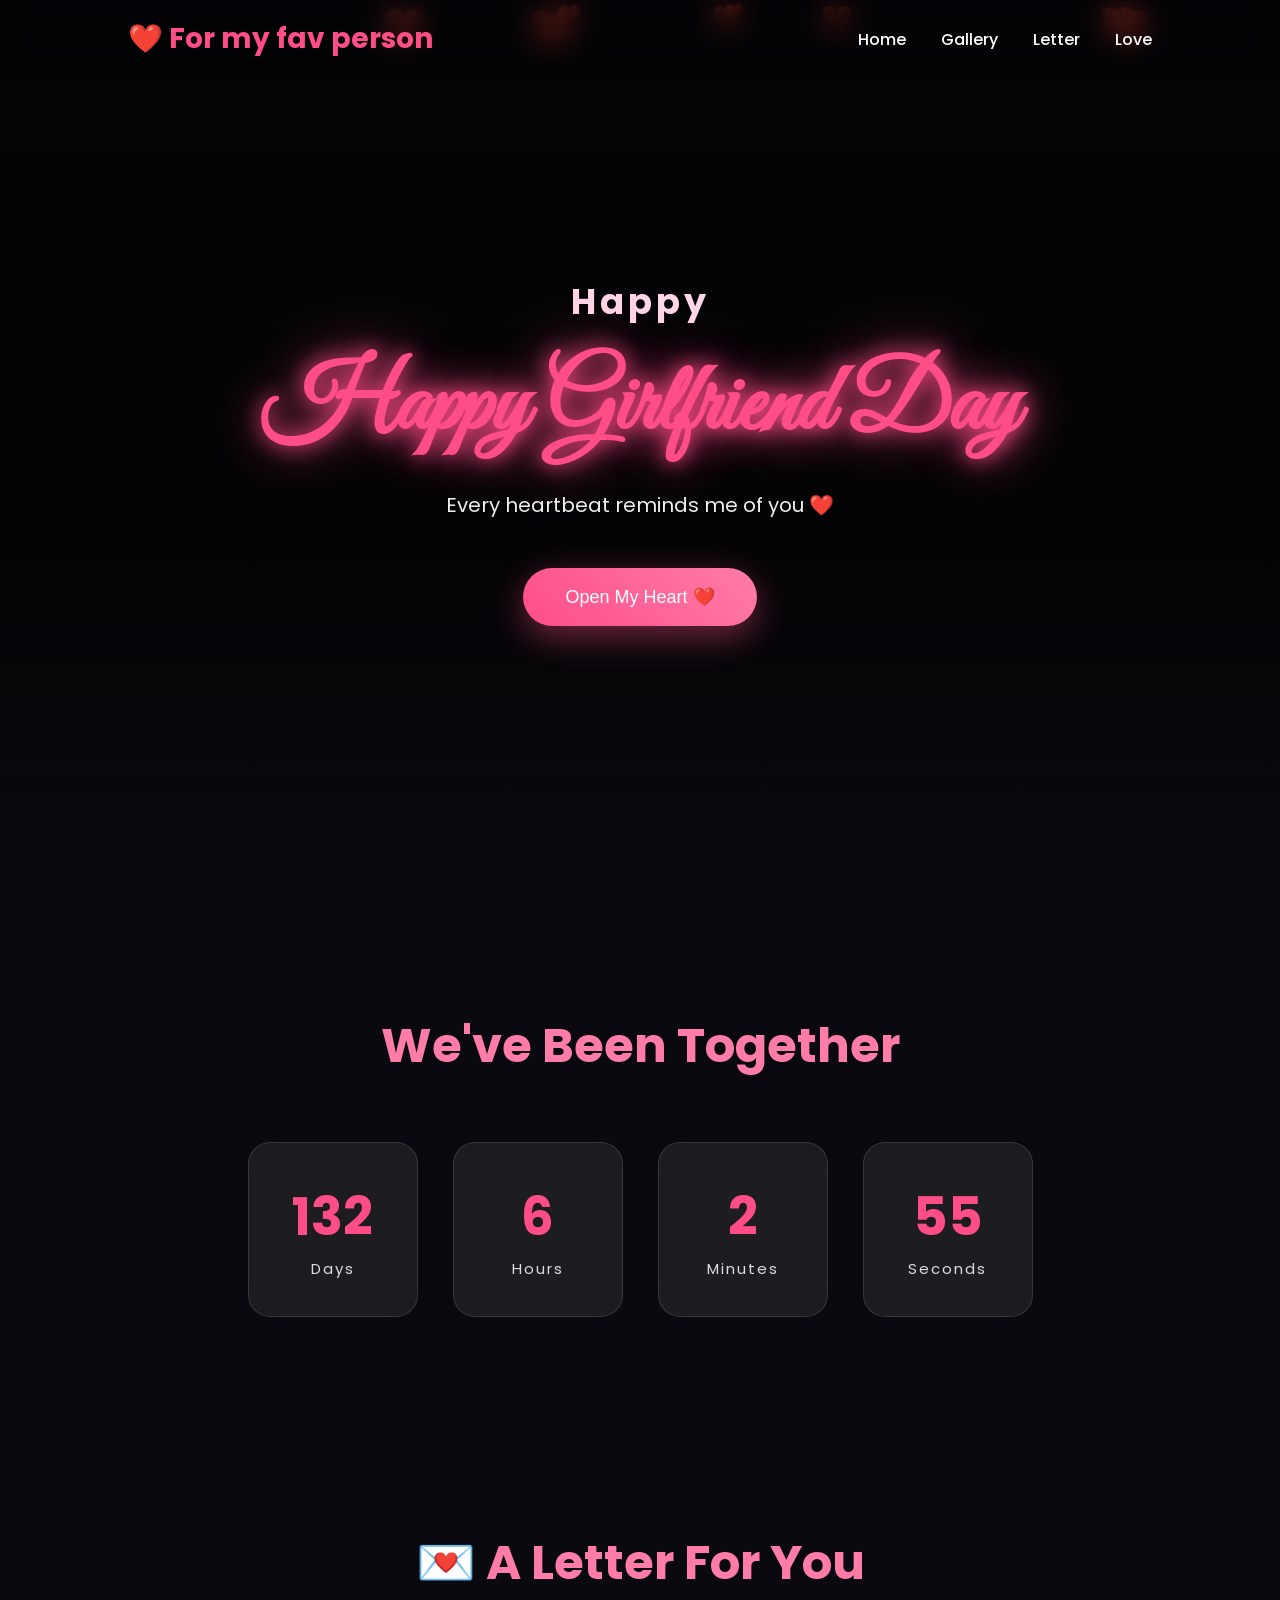
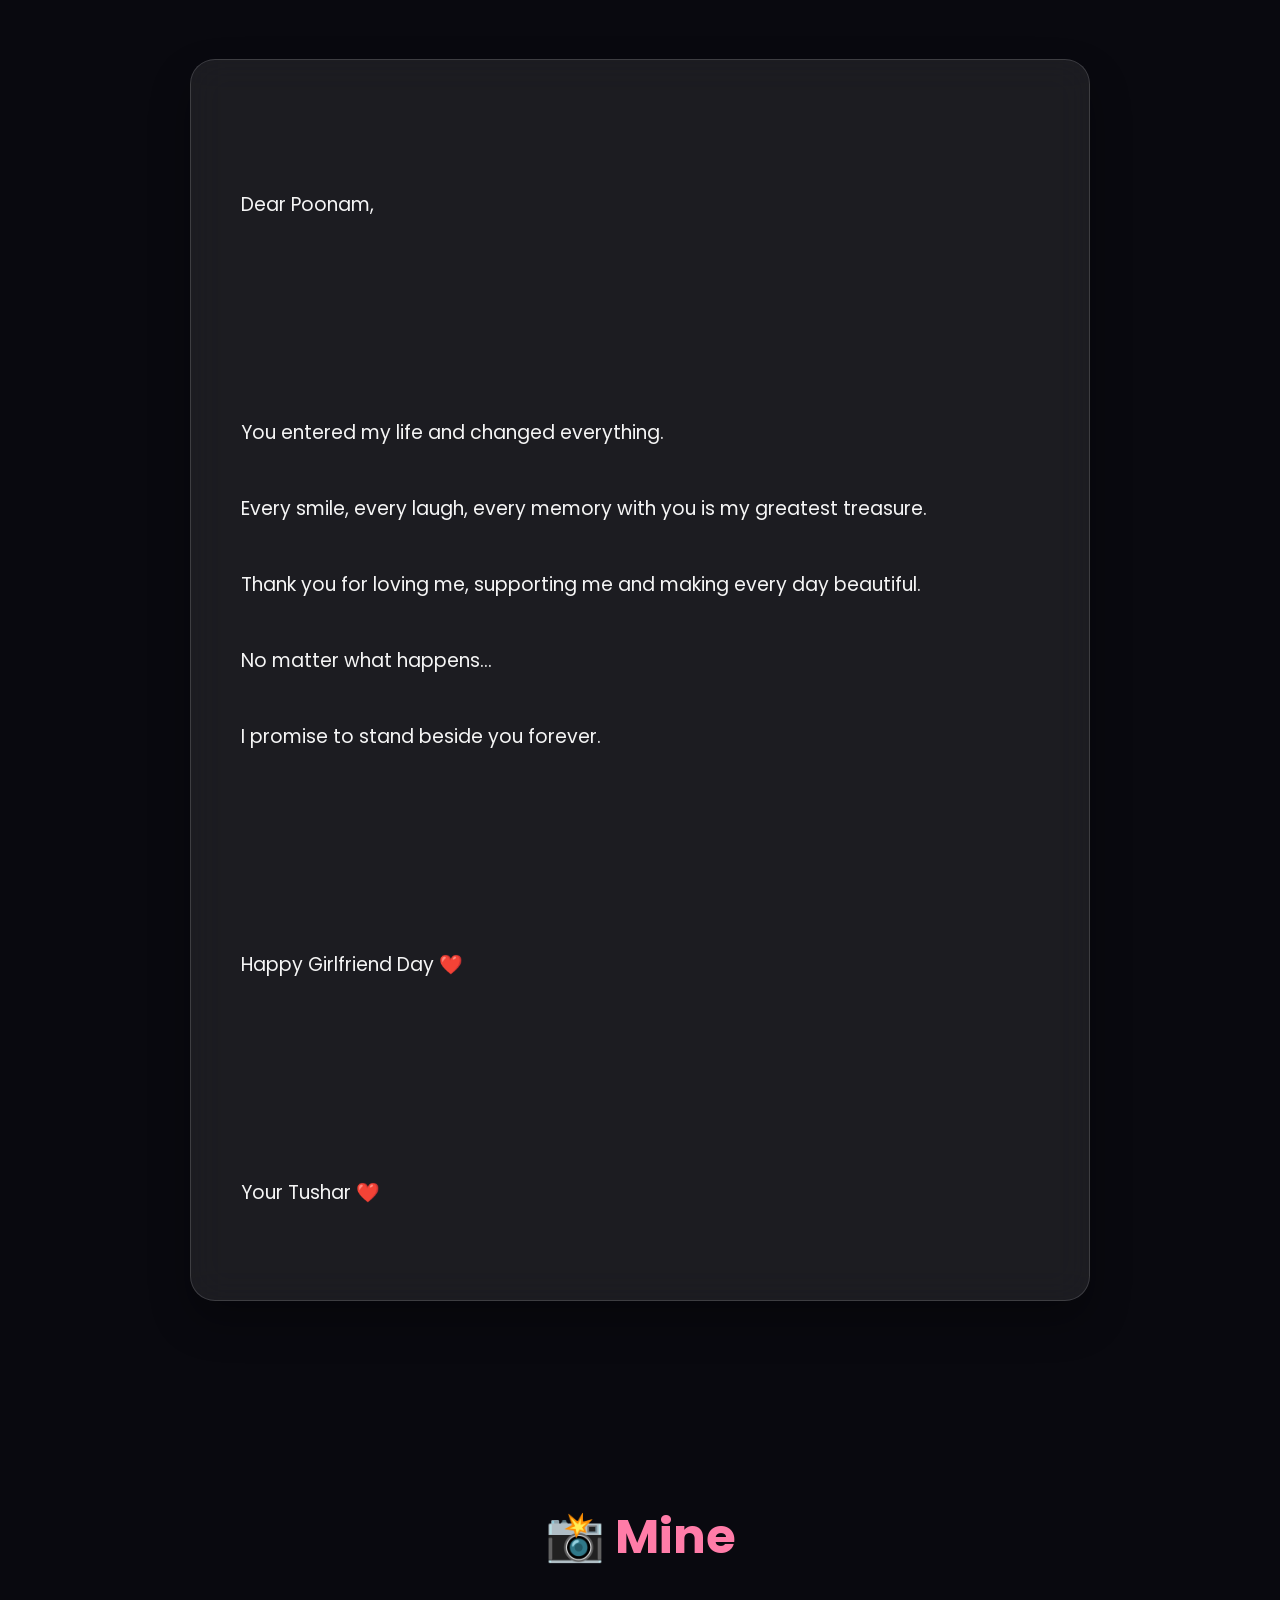
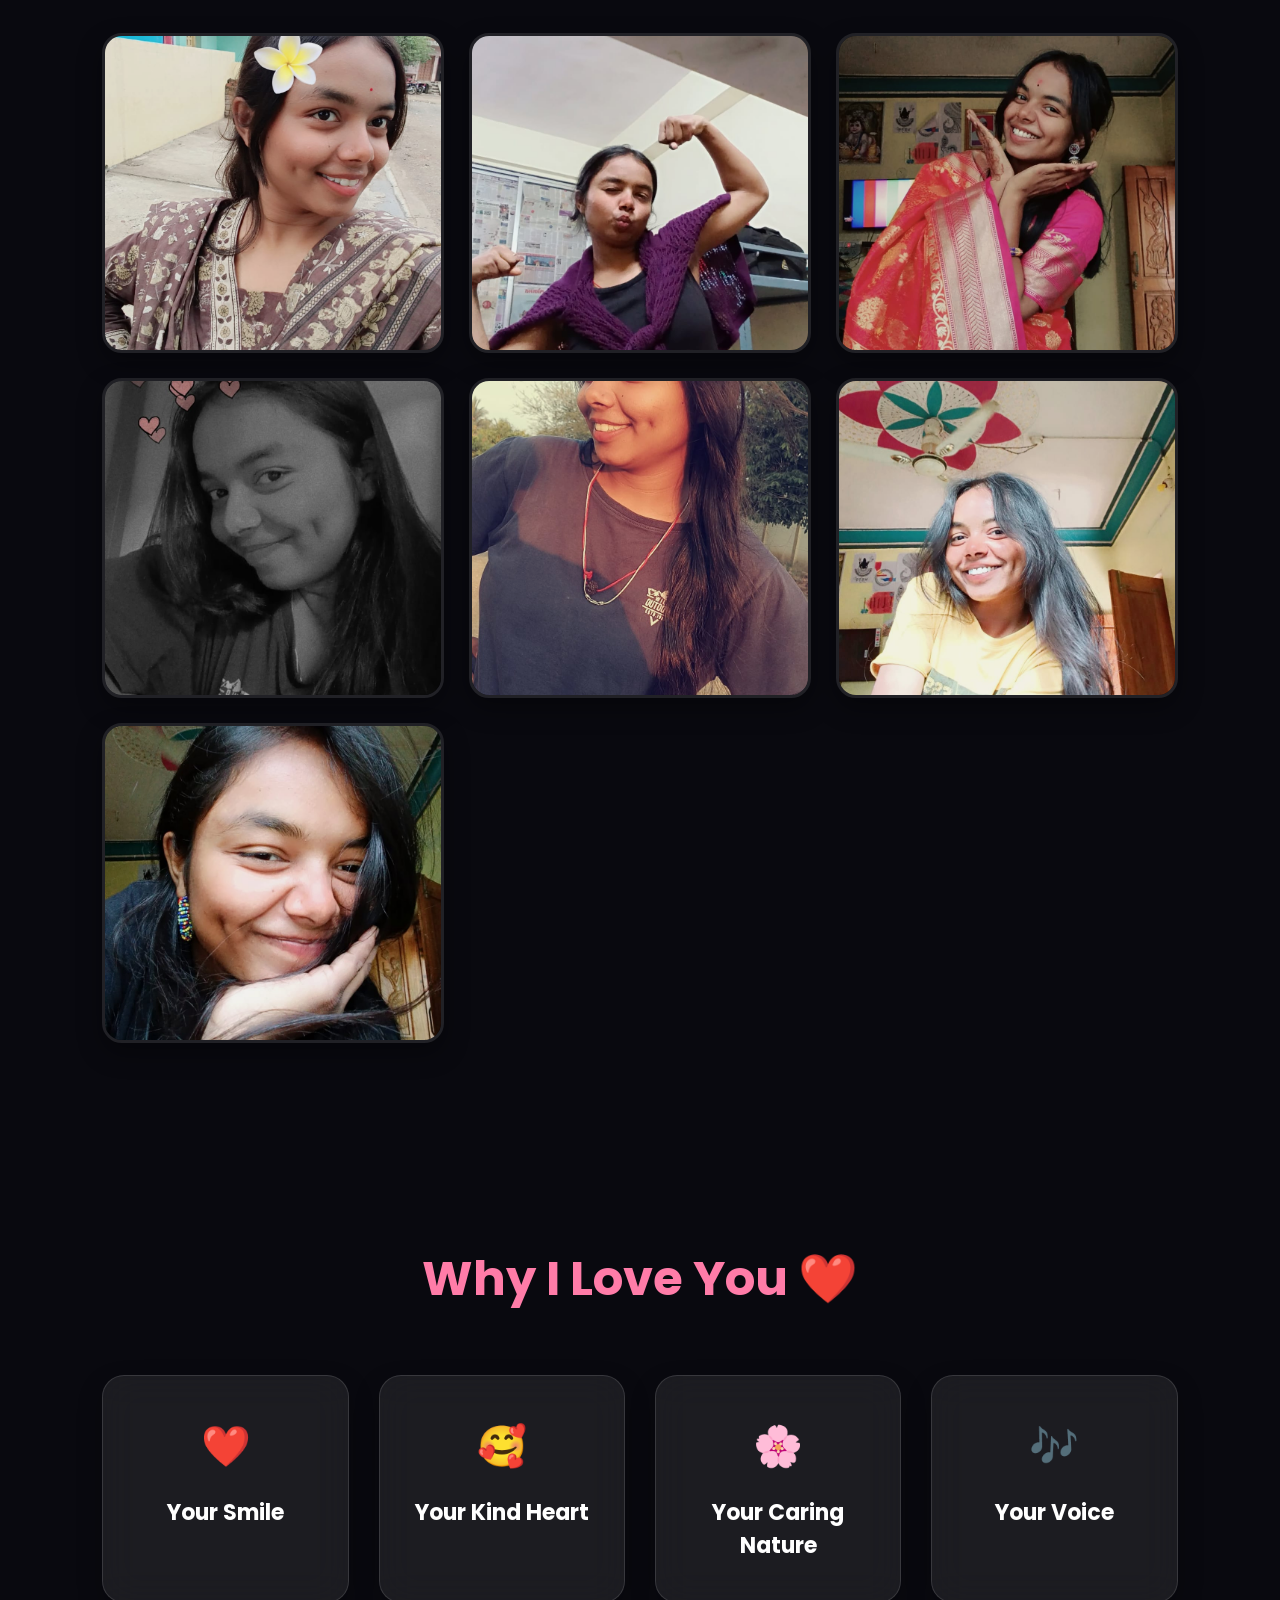
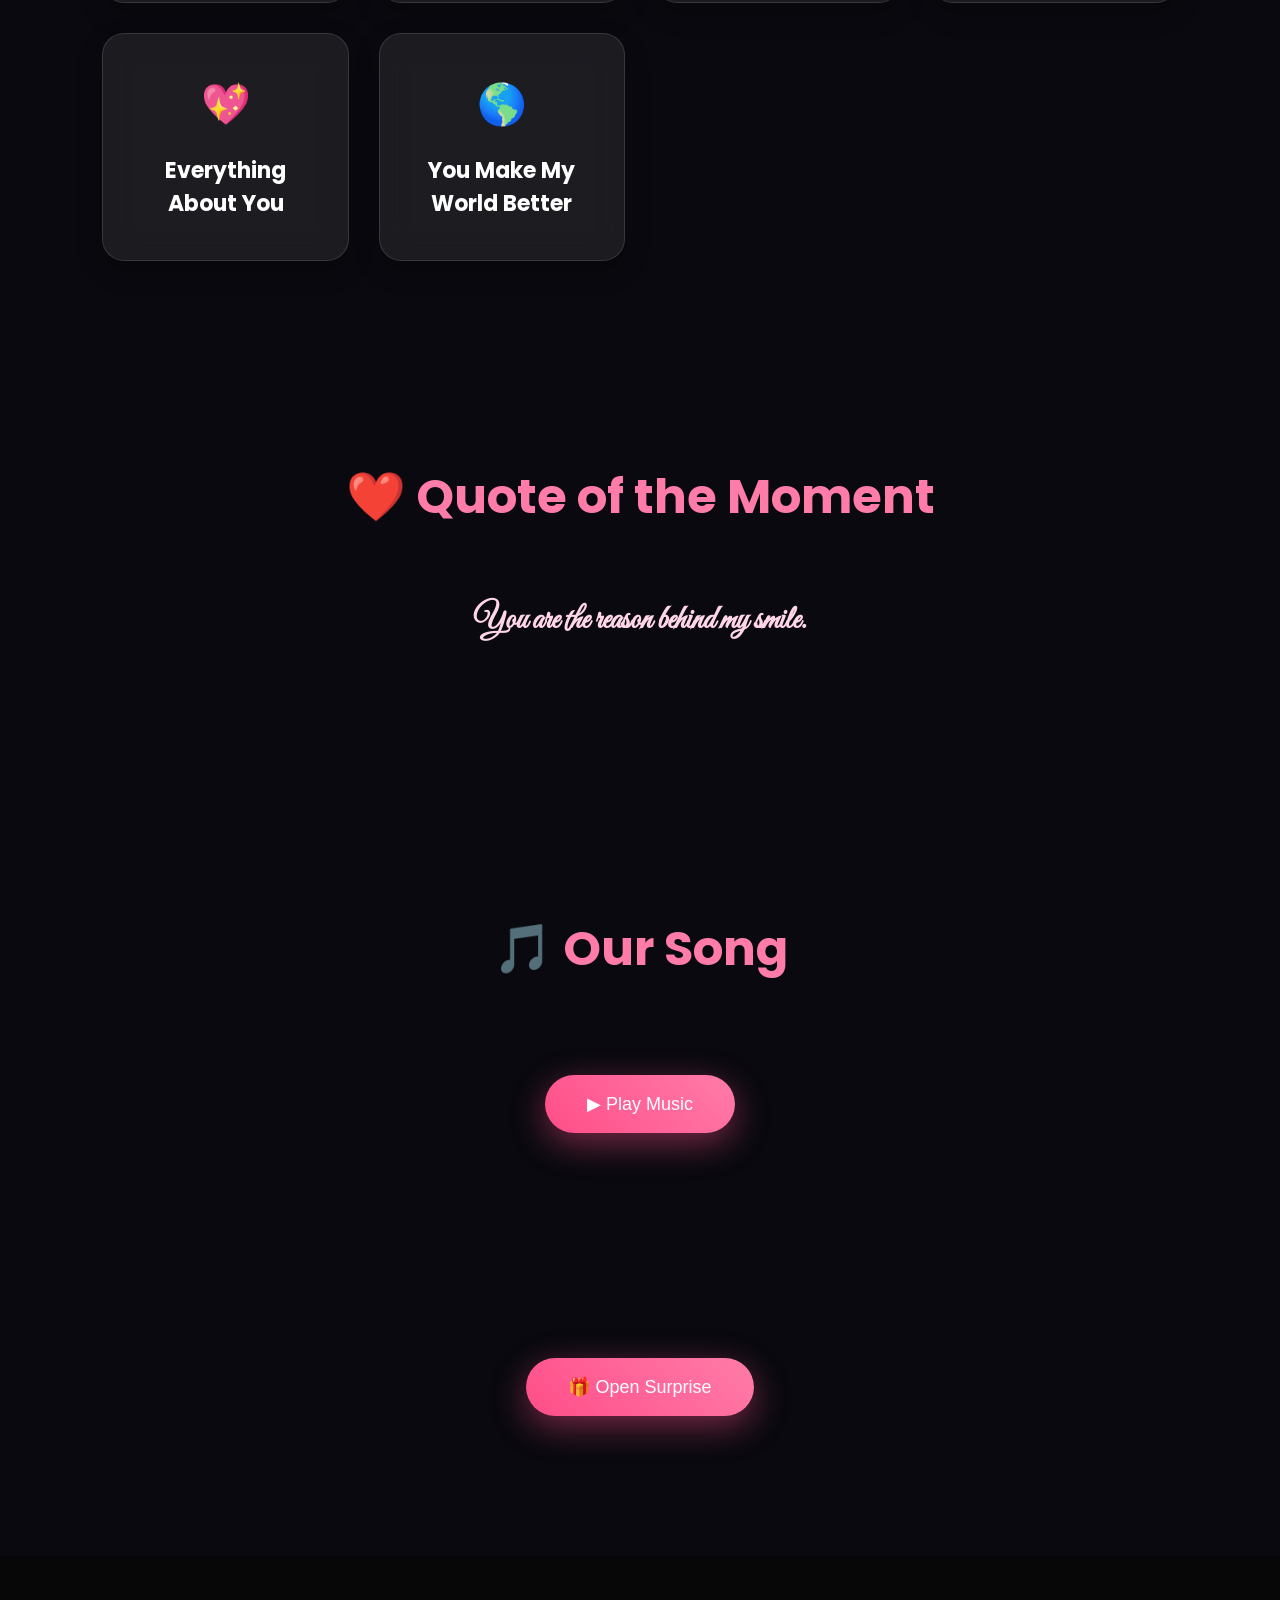
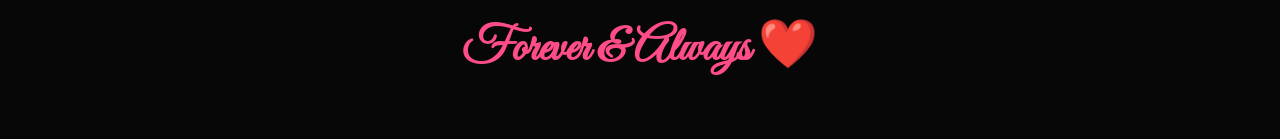
==== love.html @ de9b65f1 "Add files via upload Initial Website Upload" ====
<!DOCTYPE html>
<html lang="en">
<head>
    <meta charset="UTF-8">
    <meta name="viewport" content="width=device-width, initial-scale=1.0">
    <title>Happy Girlfriend Day ❤️</title>

    <link rel="stylesheet" href="style.css">

    <!-- Google Font -->
    <link href="https://fonts.googleapis.com/css2?family=Poppins:wght@300;400;600;700&family=Great+Vibes&display=swap" rel="stylesheet">

    <!-- Font Awesome -->
    <link rel="stylesheet"
        href="https://cdnjs.cloudflare.com/ajax/libs/font-awesome/6.5.2/css/all.min.css">
</head>
<body>

    <!-- Floating Hearts -->
    <div id="hearts"></div>

    <!-- Navigation -->
    <nav>

        <div class="logo">❤️ For my fav person</div>

        <ul>

            <li><a href="#home">Home</a></li>

            <li><a href="#gallery">Gallery</a></li>

            <li><a href="#letter">Letter</a></li>

            <!-- <li><a href="#timeline">Timeline</a></li> -->

            <li><a href="#love">Love</a></li>

        </ul>

    </nav>

    <!-- Hero -->

    <section class="hero" id="home">

        <div class="overlay"></div>

        <div class="hero-content">

            <h3>Happy</h3>

            <h1 id="typing"></h1>

            <p>
                Every heartbeat reminds me of you ❤️
            </p>

            <button id="openBtn">

                Open My Heart ❤️

            </button>

        </div>

    </section>

    <!-- Counter -->

    <section class="counter">

        <h2>We've Been Together</h2>

        <div class="time-container">

            <div class="box">

                <h1 id="days">0</h1>

                <span>Days</span>

            </div>

            <div class="box">

                <h1 id="hours">0</h1>

                <span>Hours</span>

            </div>

            <div class="box">

                <h1 id="minutes">0</h1>

                <span>Minutes</span>

            </div>

            <div class="box">

                <h1 id="seconds">0</h1>

                <span>Seconds</span>

            </div>

        </div>

    </section>

    <!-- Love Letter -->

    <section class="letter" id="letter">

        <h2>💌 A Letter For You</h2>

        <div class="paper">

            <p id="letterText">

                Dear Poonam,

                <br><br>

                You entered my life and changed everything.

                Every smile, every laugh, every memory with you is my greatest treasure.

                Thank you for loving me, supporting me and making every day beautiful.

                No matter what happens...

                I promise to stand beside you forever.

                <br><br>

                Happy Girlfriend Day ❤️

                <br><br>

                Your Tushar ❤️

            </p>

        </div>

    </section>

    <!-- Gallery -->

    <section id="gallery" class="gallery">

        <h2>📸 Mine</h2>

        <div class="gallery-grid">

            <img src="img1.jpeg">

            <img src="img2.jpeg">

            <img src="img3.jpeg">

            <img src="img4.jpeg">

            <img src="img5.jpeg">

            <img src="img6.jpeg">

            <img src="img7.jpeg">

        </div>

    </section>

    <!-- Reasons -->

    <section class="reasons" id="love">

        <h2>Why I Love You ❤️</h2>

        <div class="cards">

            <div class="card">

                ❤️

                <h3>Your Smile</h3>

            </div>

            <div class="card">

                🥰

                <h3>Your Kind Heart</h3>

            </div>

            <div class="card">

                🌸

                <h3>Your Caring Nature</h3>

            </div>

            <div class="card">

                🎶

                <h3>Your Voice</h3>

            </div>

            <div class="card">

                💖

                <h3>Everything About You</h3>

            </div>

            <div class="card">

                🌎

                <h3>You Make My World Better</h3>

            </div>

        </div>

    </section>

    <!-- Timeline

    <section id="timeline" class="timeline">

        <h2>Our Journey ❤️</h2>

        <div class="line">

            <div class="event">

                <h3>💕 First Meet</h3>

                <p>The day my world became brighter.</p>

            </div>

            <div class="event">

                <h3>💬 First Chat</h3>

                <p>The conversation I never wanted to end.</p>

            </div>

            <div class="event">

                <h3>📸 First Picture</h3>

                <p>A memory frozen forever.</p>

            </div>

            <div class="event">

                <h3>🌹 First Date</h3>

                <p>One of the happiest days of my life.</p>

            </div>

            <div class="event">

                <h3>❤️ Today</h3>

                <p>Still loving you more every single day.</p>

            </div>

        </div> -->

    </section>

    <!-- Quotes -->

    <section class="quotes">

        <h2>❤️ Quote of the Moment</h2>

        <h3 id="quote"></h3>

    </section>

    <!-- Music -->

    <section class="music">

        <h2>🎵 Our Song</h2>

        <audio id="song" src="music/song.mp3"></audio>

        <button id="musicBtn">

            ▶ Play Music

        </button>

    </section>

    <!-- Surprise -->

    <section class="surprise">

        <button id="surpriseBtn">

            🎁 Open Surprise

        </button>

    </section>

    <!-- Popup -->

    <div id="popup">

        <div class="popup-content">

            <span id="close">&times;</span>

            <h1>❤️ I Love You ❤️</h1>

            <p>

                No matter where life takes us,

                you'll always be the most beautiful part of my story.

            </p>

        </div>

    </div>

    <!-- Footer -->

    <footer>

        <h2>

            Forever & Always ❤️

        </h2>

        <!-- <p>

            Made with ❤️ just for you

        </p> -->

    </footer>

    <script src="script.js"></script>

</body>
</html>
---- style.css ----
/* ===============================
   Google Font
================================= */
@import url('https://fonts.googleapis.com/css2?family=Poppins:wght@300;400;500;600;700&family=Great+Vibes&display=swap');

/* ===============================
   Reset
================================= */
*{
    margin:0;
    padding:0;
    box-sizing:border-box;
    scroll-behavior:smooth;
}

html{
    overflow-x:hidden;
}

body{
    font-family:'Poppins',sans-serif;
    background:#09090f;
    color:#fff;
    overflow-x:hidden;
}

/* ===============================
   Scrollbar
================================= */
::-webkit-scrollbar{
    width:10px;
}

::-webkit-scrollbar-track{
    background:#111;
}

::-webkit-scrollbar-thumb{
    background:#ff4d88;
    border-radius:20px;
}

/* ===============================
   Floating Hearts Container
================================= */
#hearts{
    position:fixed;
    inset:0;
    overflow:hidden;
    pointer-events:none;
    z-index:0;
}

.heart{
    position:absolute;
    color:#ff4d88;
    animation:floatHeart linear infinite;
    opacity:.7;
}

@keyframes floatHeart{

    from{
        transform:translateY(100vh) scale(.5);
        opacity:0;
    }

    20%{
        opacity:.8;
    }

    to{
        transform:translateY(-120px) scale(1.4);
        opacity:0;
    }

}

/* ===============================
   Navigation
================================= */

nav{

    position:fixed;

    width:100%;

    top:0;

    left:0;

    display:flex;

    justify-content:space-between;

    align-items:center;

    padding:18px 10%;

    background:rgba(0,0,0,.25);

    backdrop-filter:blur(14px);

    z-index:999;

}

.logo{

    font-size:28px;

    font-weight:700;

    color:#ff4d88;

}

nav ul{

    display:flex;

    gap:35px;

    list-style:none;

}

nav a{

    text-decoration:none;

    color:white;

    transition:.35s;

    font-weight:500;

}

nav a:hover{

    color:#ff4d88;

}

/* ===============================
   Hero
================================= */

.hero{

    min-height:100vh;

    display:flex;

    justify-content:center;

    align-items:center;

    position:relative;

    background:

    linear-gradient(rgba(0,0,0,.45),rgba(0,0,0,.6)),

    url("images/cover.jpg");

    background-size:cover;

    background-position:center;

    text-align:center;

    overflow:hidden;

}

.overlay{

    position:absolute;

    inset:0;

    background:linear-gradient(

        transparent,

        rgba(0,0,0,.45),

        #09090f

    );

}

.hero-content{

    position:relative;

    z-index:2;

}

.hero h3{

    font-size:35px;

    color:#ffd6e7;

    letter-spacing:4px;

}

.hero h1{

    font-family:'Great Vibes',cursive;

    font-size:95px;

    margin:20px 0;

    color:#ff4d88;

    text-shadow:

    0 0 20px #ff4d88,

    0 0 50px #ff4d88;

}

.hero p{

    font-size:20px;

    max-width:650px;

    margin:auto;

    line-height:1.8;

    color:#eee;

}

/* ===============================
   Button
================================= */

button{

    margin-top:45px;

    border:none;

    padding:18px 42px;

    border-radius:50px;

    background:linear-gradient(

        45deg,

        #ff4d88,

        #ff7ca8

    );

    color:white;

    font-size:18px;

    cursor:pointer;

    transition:.35s;

    box-shadow:

    0 10px 35px rgba(255,77,136,.45);

}

button:hover{

    transform:translateY(-5px);

    box-shadow:

    0 18px 45px rgba(255,77,136,.6);

}

/* ===============================
   Countdown
================================= */

.counter{

    padding:110px 8%;

    text-align:center;

}

.counter h2{

    font-size:48px;

    margin-bottom:60px;

    color:#ff7ca8;

}

.time-container{

    display:flex;

    justify-content:center;

    flex-wrap:wrap;

    gap:35px;

}

.box{

    width:170px;

    padding:35px 20px;

    background:rgba(255,255,255,.08);

    backdrop-filter:blur(18px);

    border:1px solid rgba(255,255,255,.12);

    border-radius:22px;

    transition:.35s;

}

.box:hover{

    transform:translateY(-12px);

    background:rgba(255,77,136,.18);

}

.box h1{

    font-size:52px;

    color:#ff4d88;

}

.box span{

    color:#ddd;

    letter-spacing:2px;

    font-size:15px;

}

/* ===============================
   Section Heading
================================= */

section h2{

    font-size:48px;

    text-align:center;

    margin-bottom:60px;

    color:#ff7ca8;

}
/* ===============================
   Love Letter
================================= */

.letter {
    padding: 100px 10%;
}

.paper {
    max-width: 900px;
    margin: auto;
    padding: 50px;
    background: rgba(255,255,255,0.08);
    backdrop-filter: blur(18px);
    border-radius: 25px;
    border: 1px solid rgba(255,255,255,.15);
    line-height: 2;
    font-size: 19px;
    color: #f5f5f5;
    box-shadow: 0 20px 40px rgba(0,0,0,.3);
}

.paper p{
    white-space: pre-line;
}

/* ===============================
   Gallery
================================= */

.gallery{
    padding:100px 8%;
}

.gallery-grid{

    display:grid;

    grid-template-columns:repeat(auto-fit,minmax(260px,1fr));

    gap:25px;

}

.gallery-grid img{

    width:100%;

    height:320px;

    object-fit:cover;

    border-radius:20px;

    cursor:pointer;

    transition:.45s;

    border:3px solid rgba(255,255,255,.1);

    box-shadow:0 10px 25px rgba(0,0,0,.35);

}

.gallery-grid img:hover{

    transform:scale(1.08) rotate(2deg);

    border-color:#ff4d88;

    box-shadow:

    0 15px 35px rgba(255,77,136,.45);

}

/* ===============================
   Reasons
================================= */

.reasons{

    padding:100px 8%;

}

.cards{

    display:grid;

    grid-template-columns:repeat(auto-fit,minmax(240px,1fr));

    gap:30px;

}

.card{

    padding:40px 25px;

    text-align:center;

    background:rgba(255,255,255,.08);

    backdrop-filter:blur(18px);

    border-radius:22px;

    transition:.4s;

    border:1px solid rgba(255,255,255,.12);

    box-shadow:0 10px 25px rgba(0,0,0,.25);

    font-size:40px;

}

.card h3{

    margin-top:20px;

    font-size:22px;

    color:white;

}

.card:hover{

    transform:translateY(-12px);

    background:linear-gradient(

        135deg,

        rgba(255,77,136,.35),

        rgba(255,255,255,.08)

    );

    box-shadow:

    0 15px 40px rgba(255,77,136,.35);

}

/* ===============================
   Timeline
================================= */

.timeline{

    padding:100px 8%;

}

.line{

    max-width:900px;

    margin:auto;

    border-left:4px solid #ff4d88;

    padding-left:40px;

    position:relative;

}

.event{

    position:relative;

    margin-bottom:60px;

    padding:25px;

    background:rgba(255,255,255,.08);

    backdrop-filter:blur(18px);

    border-radius:20px;

    transition:.35s;

    border:1px solid rgba(255,255,255,.1);

}

.event::before{

    content:"";

    position:absolute;

    width:18px;

    height:18px;

    border-radius:50%;

    background:#ff4d88;

    left:-50px;

    top:32px;

    box-shadow:0 0 20px #ff4d88;

}

.event h3{

    color:#ff7ca8;

    margin-bottom:10px;

}

.event p{

    color:#ddd;

    line-height:1.8;

}

.event:hover{

    transform:translateX(10px);

    background:rgba(255,77,136,.15);

}

/* ===============================
   Quotes
================================= */

.quotes{

    padding:100px 8%;

    text-align:center;

}

#quote{

    max-width:800px;

    margin:auto;

    font-size:32px;

    font-family:'Great Vibes',cursive;

    color:#ffd6e7;

    line-height:1.8;

    min-height:120px;

}

/* ===============================
   Fade Animation
================================= */

.fade-up{

    opacity:0;

    transform:translateY(60px);

    transition:1s;

}

.fade-up.active{

    opacity:1;

    transform:translateY(0);

}

/* ===============================
   Floating Effect
================================= */

@keyframes floating{

    0%{

        transform:translateY(0px);

    }

    50%{

        transform:translateY(-10px);

    }

    100%{

        transform:translateY(0px);

    }

}

.card,
.box{

    animation:floating 5s ease-in-out infinite;

}
/* ==========================================
   MUSIC SECTION
========================================== */

.music{
    padding:100px 8%;
    text-align:center;
}

.music button{
    margin-top:30px;
}

/* ==========================================
   SURPRISE BUTTON
========================================== */

.surprise{
    padding:80px 8%;
    text-align:center;
}

/* ==========================================
   POPUP
========================================== */

#popup{

    position:fixed;

    inset:0;

    background:rgba(0,0,0,.75);

    display:flex;

    justify-content:center;

    align-items:center;

    opacity:0;

    visibility:hidden;

    transition:.4s;

    z-index:9999;

}

#popup.show{

    opacity:1;

    visibility:visible;

}

.popup-content{

    width:90%;

    max-width:600px;

    background:#111;

    border-radius:25px;

    padding:50px;

    text-align:center;

    position:relative;

    border:2px solid #ff4d88;

    box-shadow:

    0 0 40px rgba(255,77,136,.5);

}

.popup-content h1{

    font-family:'Great Vibes',cursive;

    color:#ff4d88;

    font-size:60px;

    margin-bottom:20px;

}

.popup-content p{

    line-height:2;

    color:#eee;

    font-size:19px;

}

#close{

    position:absolute;

    top:20px;

    right:25px;

    font-size:35px;

    cursor:pointer;

    color:white;

    transition:.3s;

}

#close:hover{

    color:#ff4d88;

    transform:rotate(90deg);

}

/* ==========================================
   FOOTER
========================================== */

footer{

    padding:60px 10%;

    text-align:center;

    background:#070707;

    margin-top:60px;

}

footer h2{

    font-family:'Great Vibes',cursive;

    font-size:48px;

    color:#ff4d88;

}

footer p{

    margin-top:15px;

    color:#bbb;

}

/* ==========================================
   GLOW EFFECT
========================================== */

.card:hover,
.box:hover,
.event:hover{

    box-shadow:

    0 0 25px rgba(255,77,136,.5);

}

/* ==========================================
   IMAGE HOVER
========================================== */

.gallery-grid img{

    filter:brightness(.95);

}

.gallery-grid img:hover{

    filter:brightness(1.1);

}

/* ==========================================
   BUTTON ACTIVE
========================================== */

button:active{

    transform:scale(.96);

}

/* ==========================================
   RESPONSIVE
========================================== */

@media(max-width:1000px){

.hero h1{

    font-size:75px;

}

nav{

    padding:18px 6%;

}

}

@media(max-width:768px){

nav{

    flex-direction:column;

    gap:15px;

}

nav ul{

    flex-wrap:wrap;

    justify-content:center;

    gap:18px;

}

.hero h1{

    font-size:55px;

}

.hero h3{

    font-size:26px;

}

.hero p{

    font-size:17px;

    padding:0 20px;

}

.counter h2,
.gallery h2,
.letter h2,
.timeline h2,
.reasons h2,
.music h2,
.quotes h2{

    font-size:36px;

}

.paper{

    padding:30px;

}

.popup-content{

    padding:35px;

}

.popup-content h1{

    font-size:45px;

}

}

@media(max-width:500px){

.hero h1{

    font-size:42px;

}

.logo{

    font-size:22px;

}

button{

    width:90%;

}

.box{

    width:140px;

}

.gallery-grid img{

    height:250px;

}

.popup-content{

    width:95%;

}

}

/* ==========================================
   END
========================================== */
button{
    position:relative;
    overflow:hidden;
}

.ripple{

    position:absolute;

    border-radius:50%;

    transform:scale(0);

    background:rgba(255,255,255,.5);

    animation:ripple .6s linear;

}

@keyframes ripple{

    to{

        transform:scale(4);

        opacity:0;

    }

}
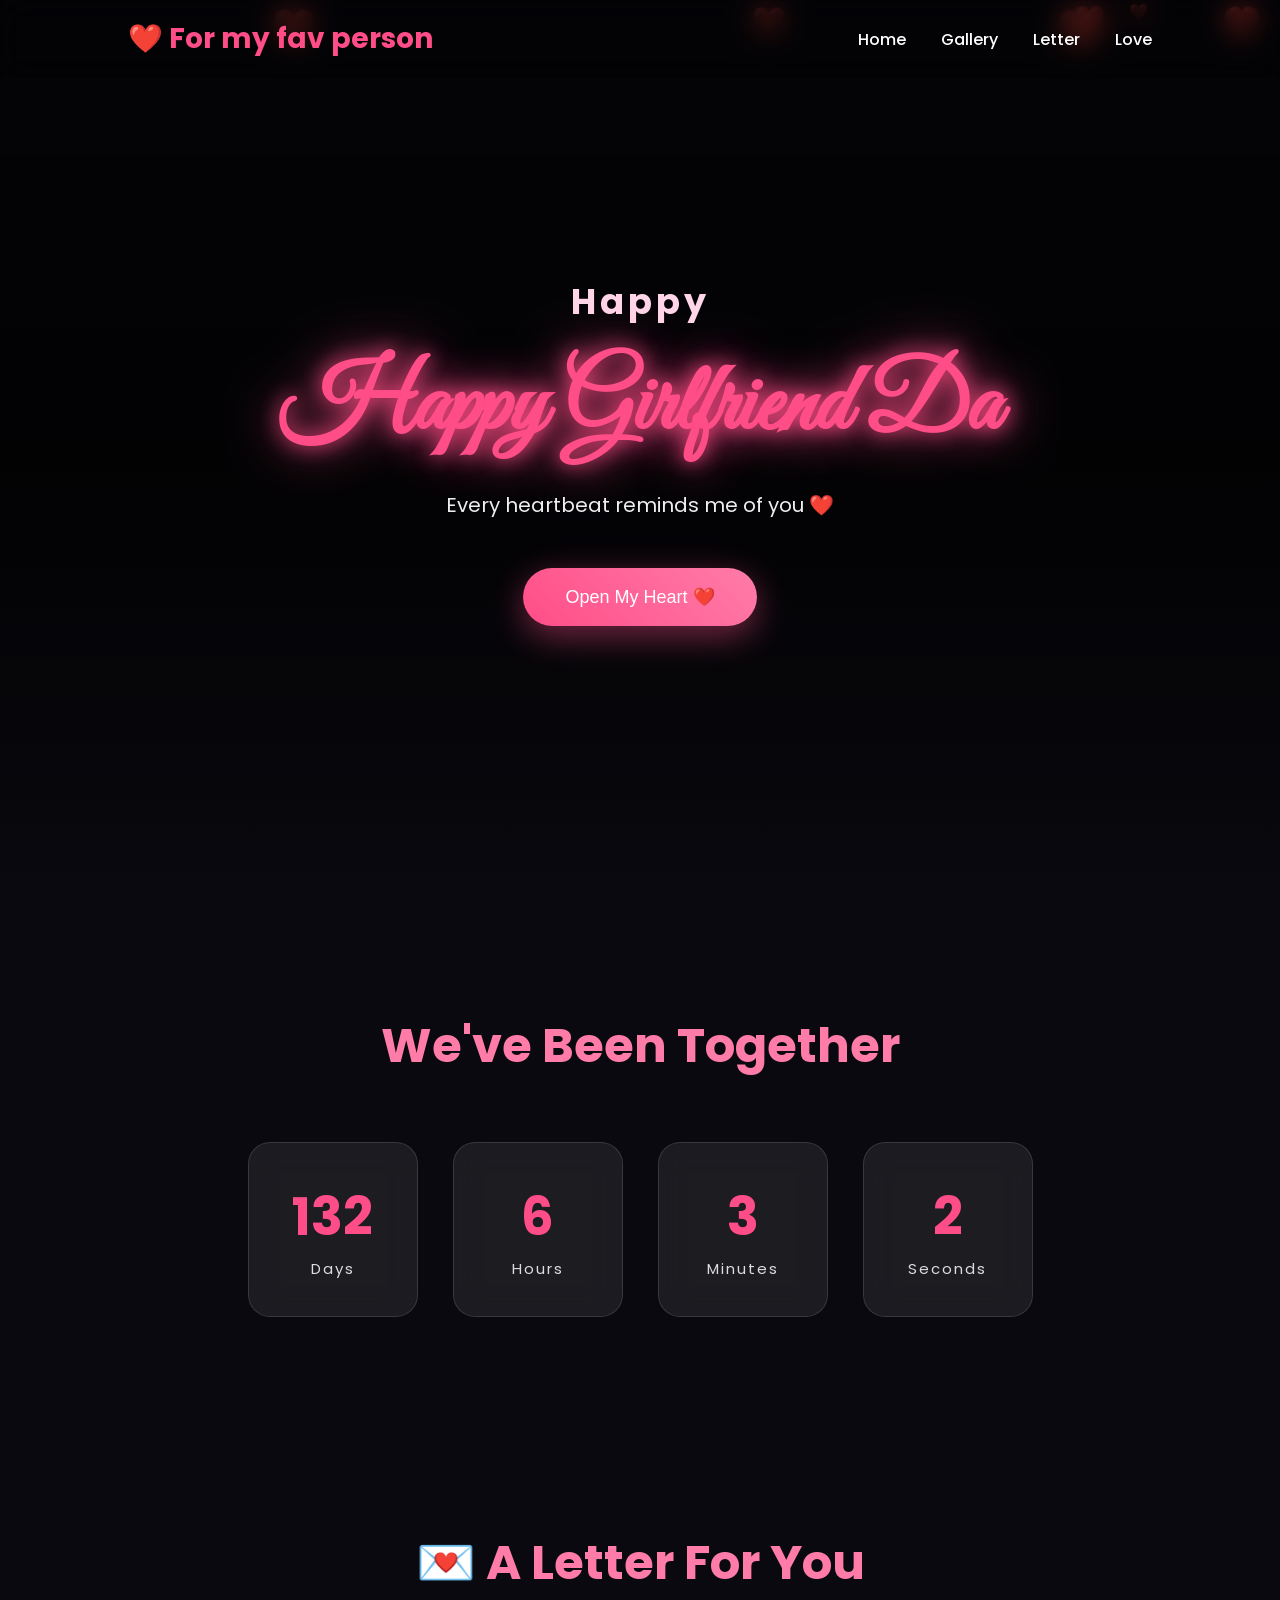
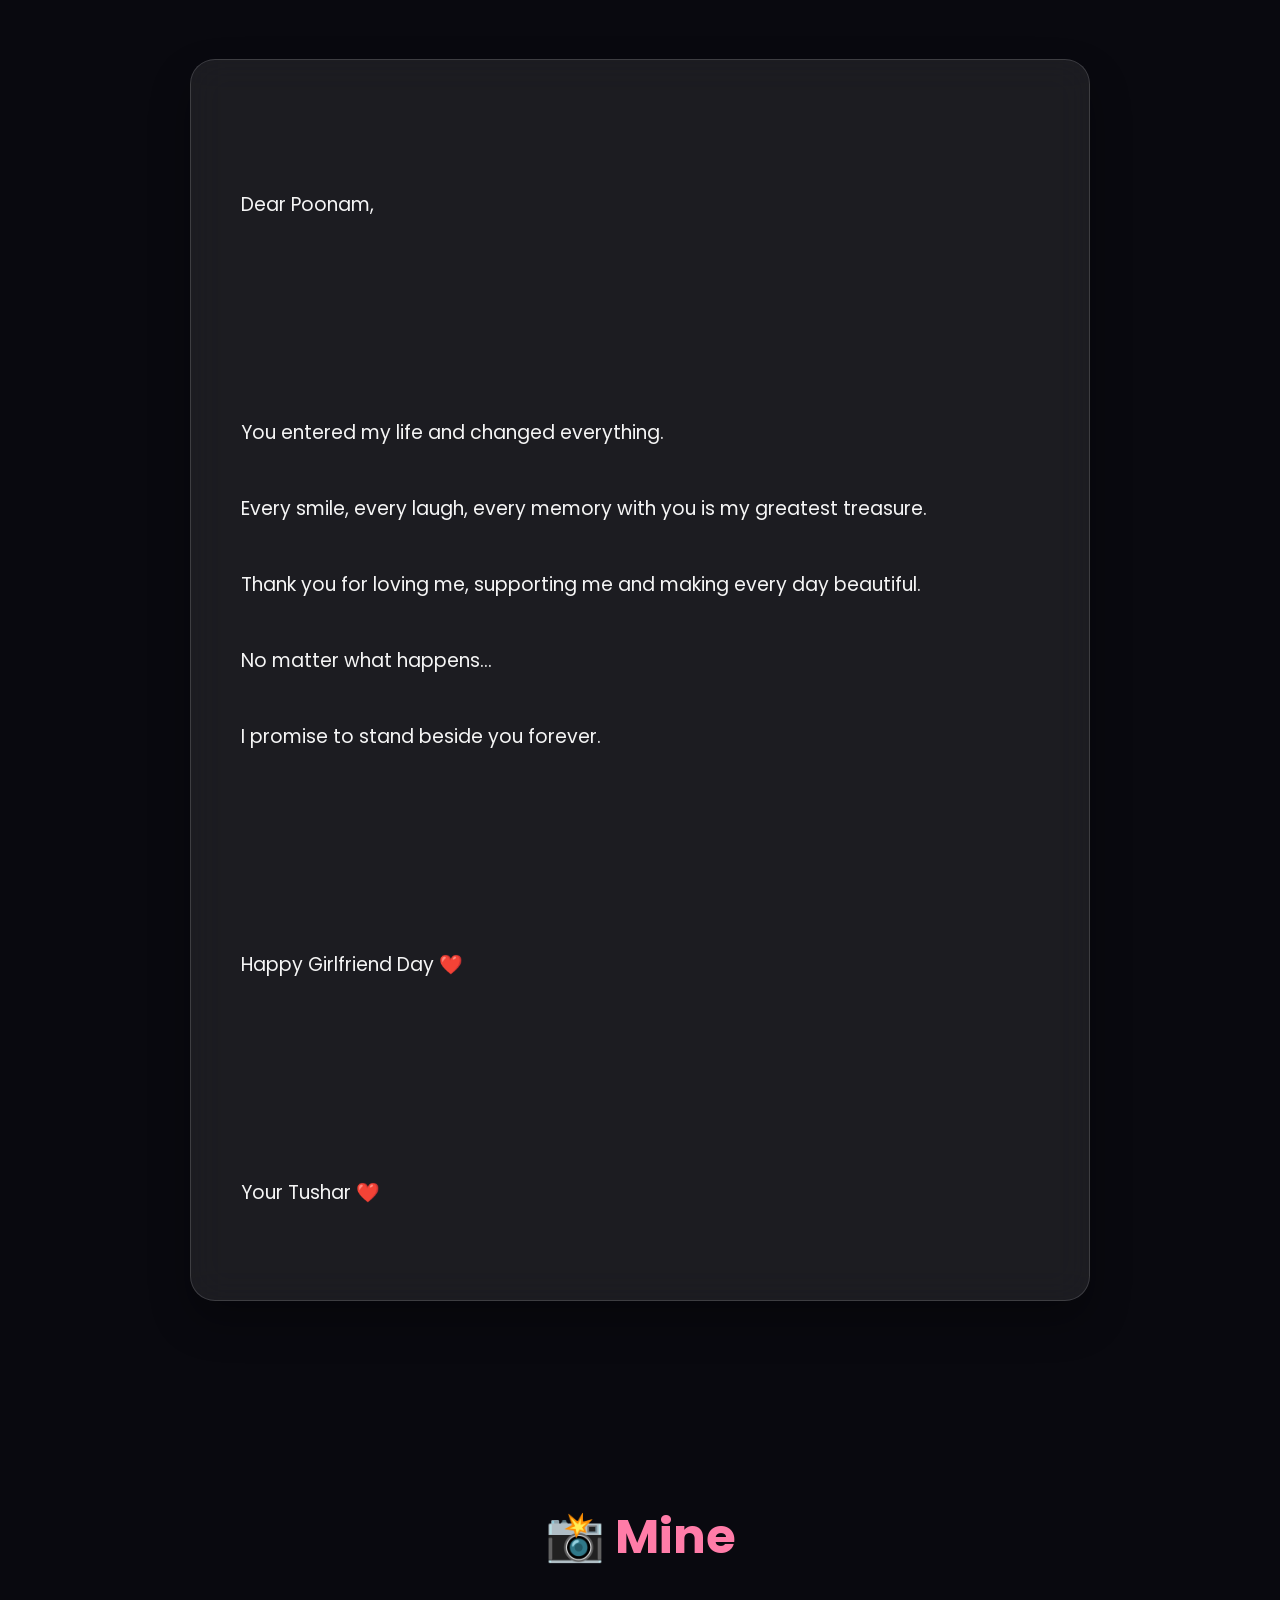
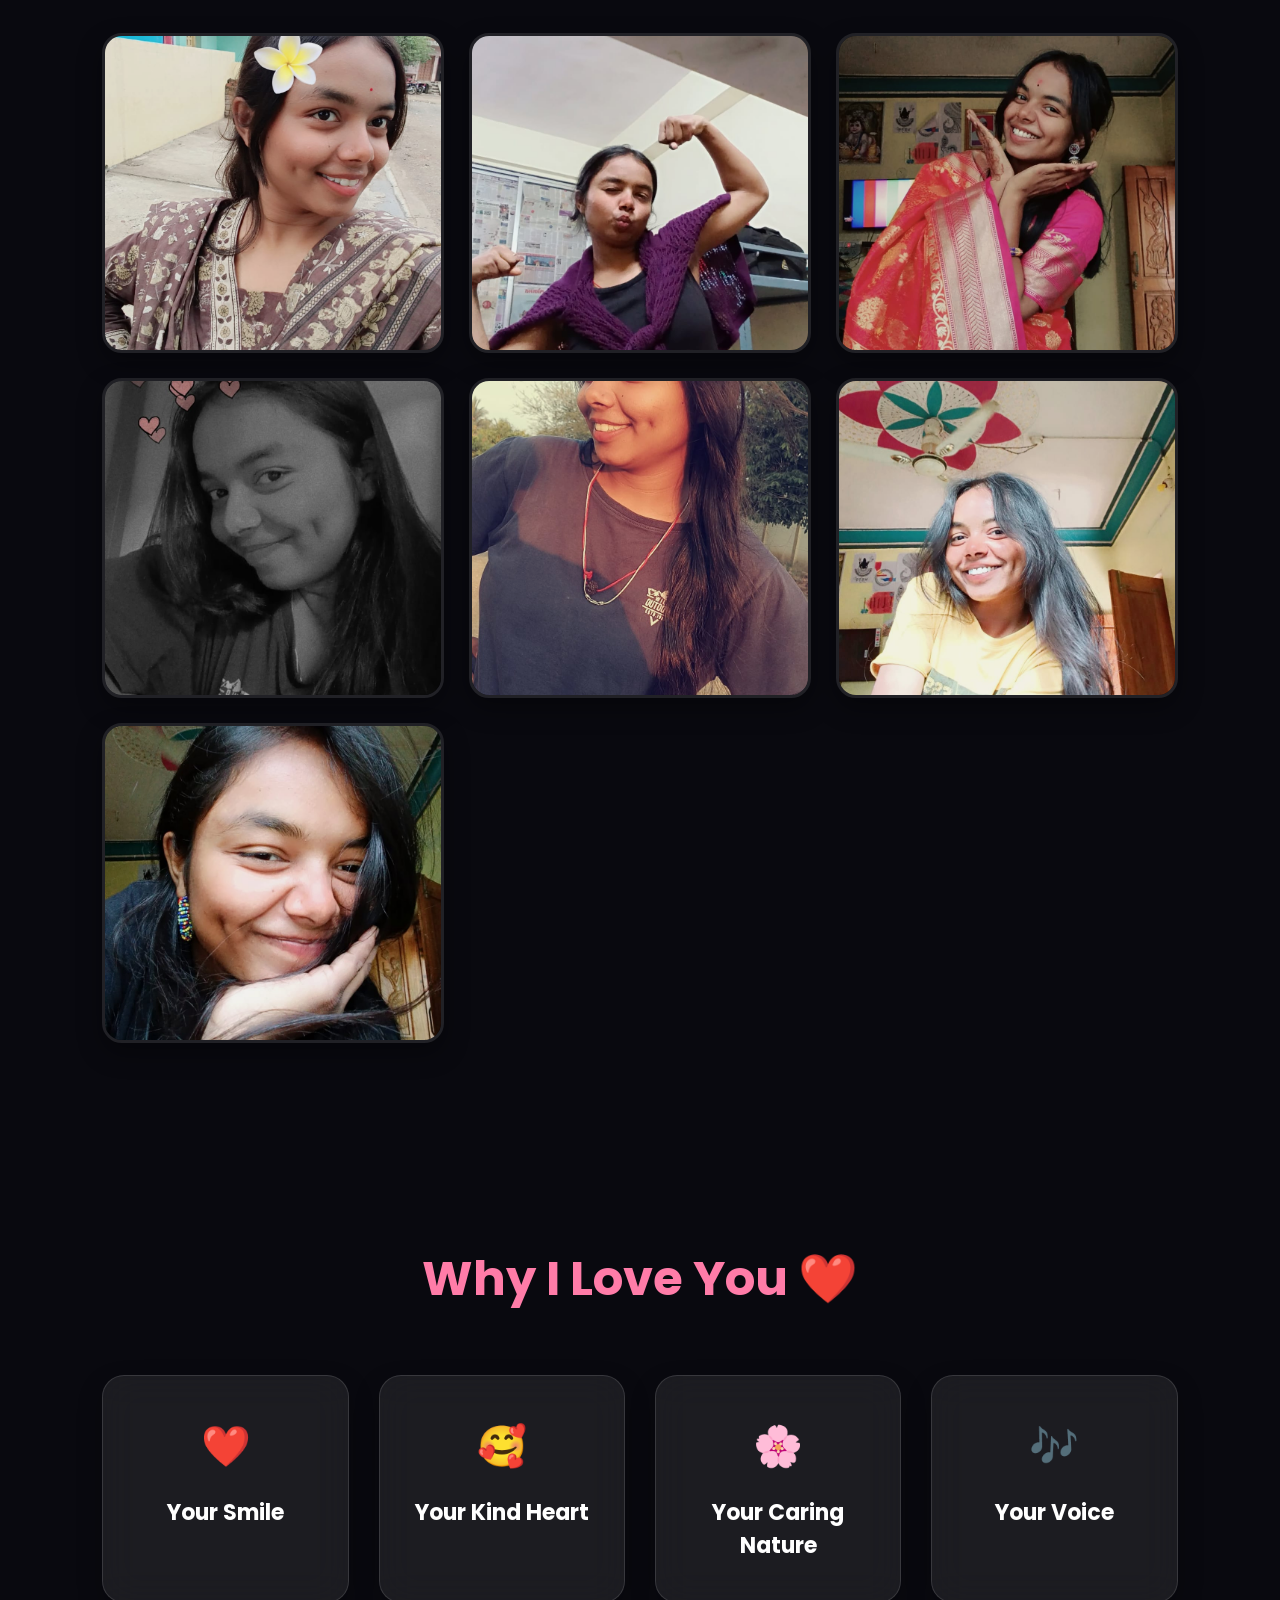
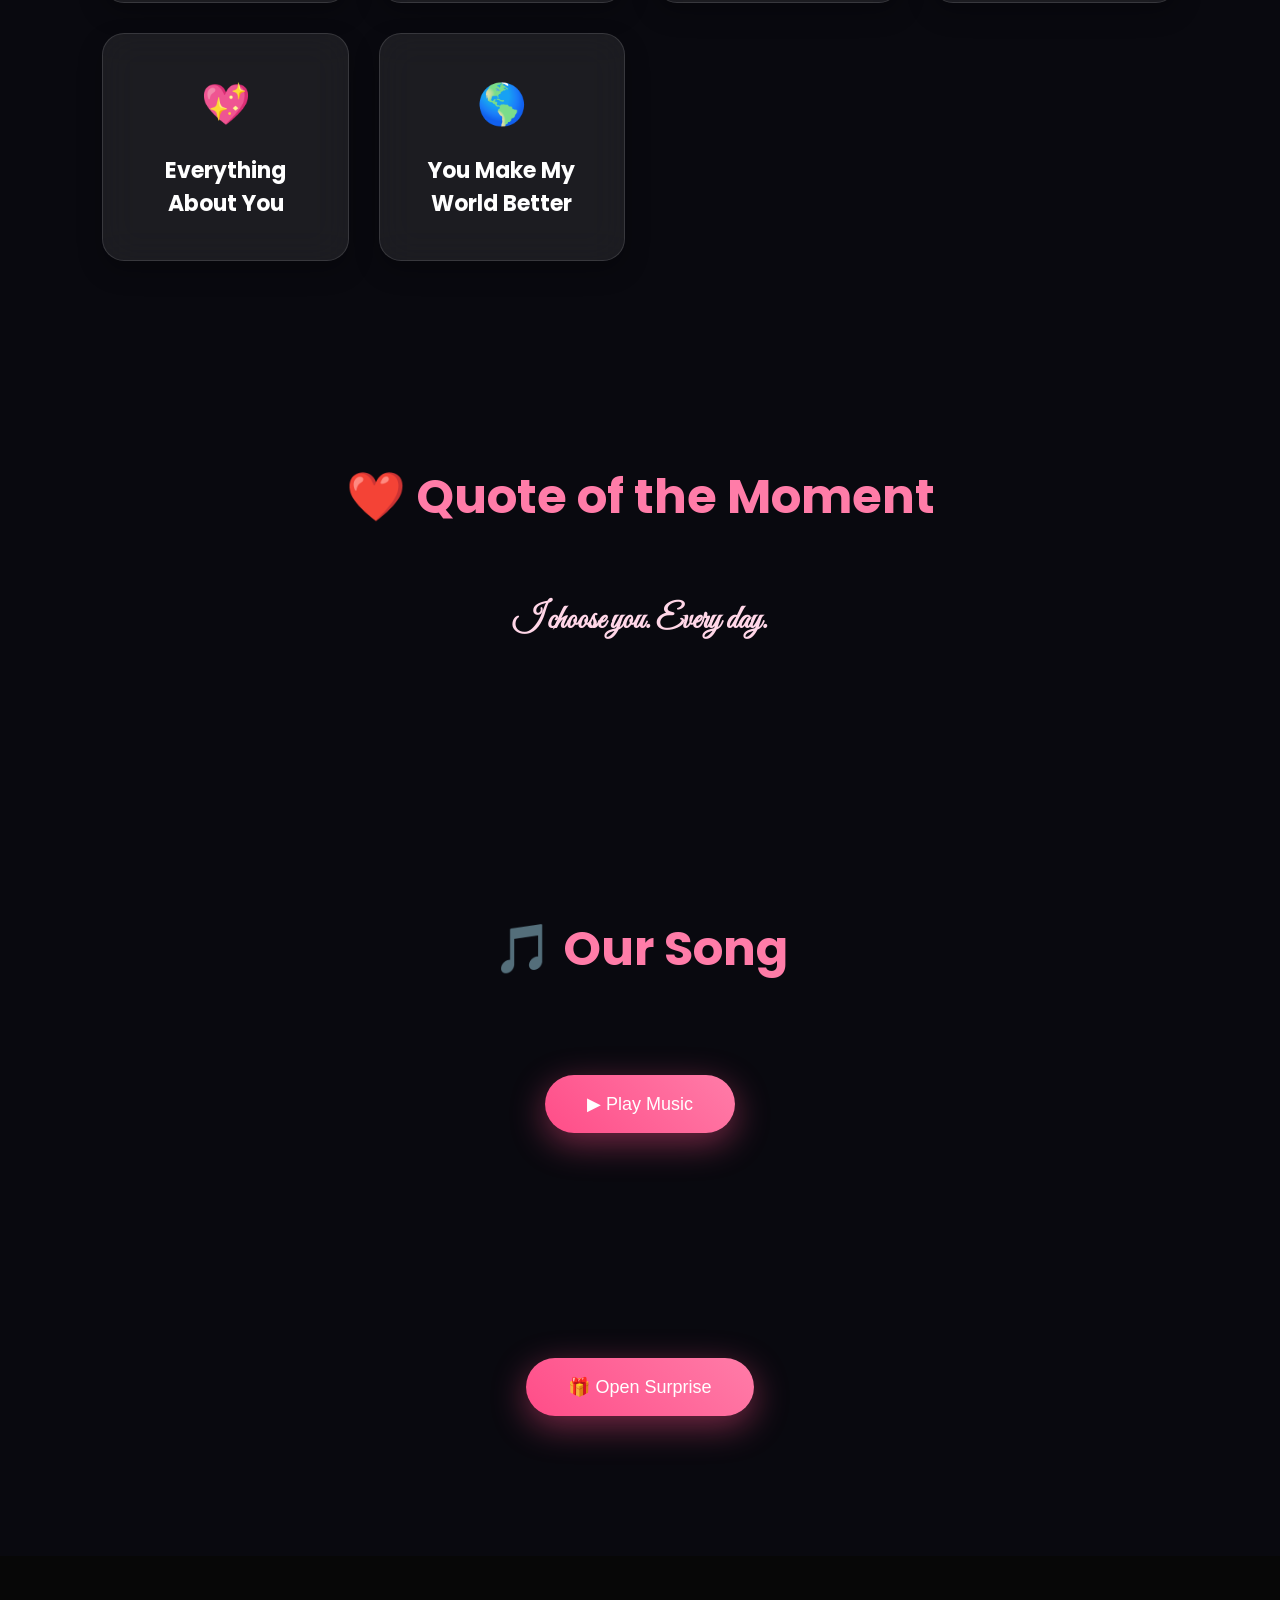
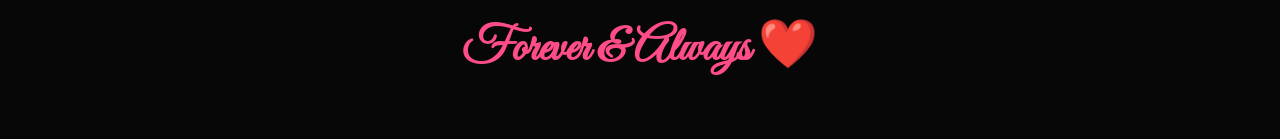
==== commit b32f1233: "Update love.html" ====
--- a/love.html
+++ b/love.html
@@ -302,7 +302,7 @@
 
         <h2>🎵 Our Song</h2>
 
-        <audio id="song" src="music/song.mp3"></audio>
+        <audio id="song" src="song.mp4.mp4"></audio>
 
         <button id="musicBtn">
 
@@ -367,4 +367,4 @@
     <script src="script.js"></script>
 
 </body>
-</html>+</html>
